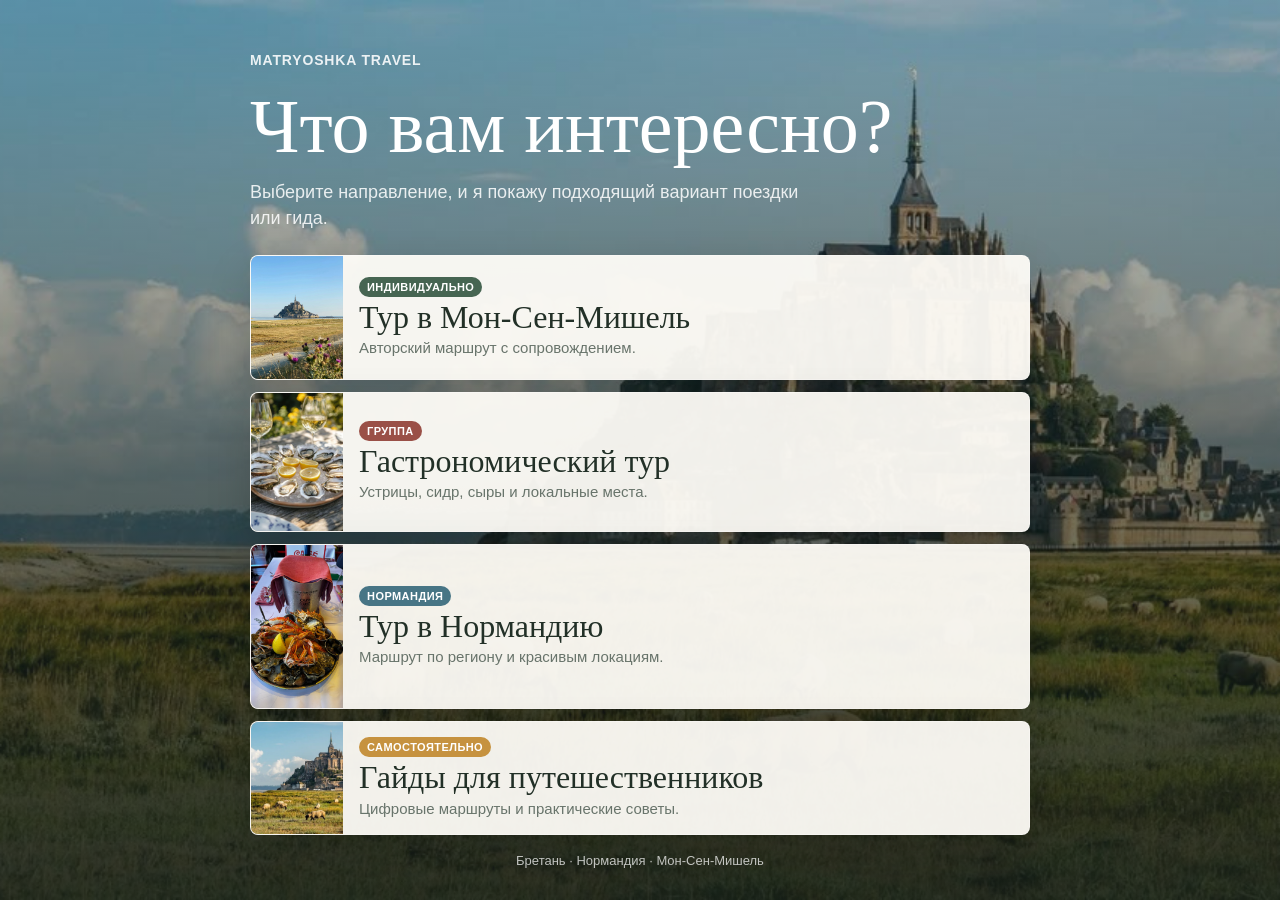
==== index.html @ bf266644 "Initial Matryoshka Travel landing site" ====
<!doctype html>
<html lang="ru">
<head>
  <meta charset="utf-8">
  <meta name="viewport" content="width=device-width, initial-scale=1">
  <title>Matryoshka Travel - выберите поездку</title>
  <meta name="description" content="Туры и гиды Matryoshka Travel: Мон-Сен-Мишель, гастрономия, Нормандия и самостоятельные маршруты.">
  <style>
    :root {
      --ink: #223027;
      --muted: #68746b;
      --paper: #f5efe6;
      --white: #fffdf8;
      --line: rgba(34, 48, 39, .15);
      --green: #466552;
      --gold: #c6923f;
      --red: #9a5047;
      --blue: #477585;
    }

    * { box-sizing: border-box; }

    body {
      margin: 0;
      min-height: 100vh;
      color: var(--ink);
      background: var(--paper);
      font-family: Inter, -apple-system, BlinkMacSystemFont, "Segoe UI", Arial, sans-serif;
    }

    a { color: inherit; }

    .hero {
      min-height: 100vh;
      display: grid;
      align-items: end;
      padding: 22px;
      background:
        linear-gradient(180deg, rgba(20, 31, 25, .2), rgba(20, 31, 25, .88)),
        url("assets/mont-hero.jpg") center / cover;
    }

    .wrap {
      width: min(780px, 100%);
      margin: 0 auto;
      padding: 26px 0 10px;
    }

    .brand {
      margin-bottom: 22px;
      color: rgba(255, 255, 255, .88);
      font-size: 14px;
      font-weight: 800;
      letter-spacing: .06em;
      text-transform: uppercase;
    }

    h1 {
      margin: 0;
      max-width: 680px;
      color: white;
      font-family: Georgia, "Times New Roman", serif;
      font-size: clamp(39px, 10vw, 76px);
      font-weight: 500;
      line-height: .96;
      letter-spacing: 0;
    }

    .lead {
      max-width: 560px;
      margin: 16px 0 24px;
      color: rgba(255, 255, 255, .86);
      font-size: 18px;
      line-height: 1.45;
    }

    .menu {
      display: grid;
      gap: 12px;
      margin-top: 24px;
    }

    .item {
      display: grid;
      grid-template-columns: 92px minmax(0, 1fr);
      min-height: 104px;
      overflow: hidden;
      border: 1px solid rgba(255, 255, 255, .3);
      border-radius: 8px;
      background: rgba(255, 253, 248, .94);
      text-decoration: none;
      box-shadow: 0 18px 44px rgba(0, 0, 0, .18);
      transition: transform .18s ease, background .18s ease;
    }

    .item:hover {
      transform: translateY(-2px);
      background: white;
    }

    .photo {
      width: 92px;
      min-height: 104px;
      background: #d7cec0;
    }

    .photo img {
      display: block;
      width: 100%;
      height: 100%;
      object-fit: cover;
    }

    .body {
      display: grid;
      align-content: center;
      gap: 4px;
      padding: 15px 16px;
    }

    .label {
      width: fit-content;
      padding: 4px 8px;
      border-radius: 999px;
      color: white;
      background: var(--green);
      font-size: 11px;
      font-weight: 900;
      letter-spacing: .04em;
      text-transform: uppercase;
    }

    .item:nth-child(2) .label { background: var(--red); }
    .item:nth-child(3) .label { background: var(--blue); }
    .item:nth-child(4) .label { background: var(--gold); }

    h2 {
      margin: 0;
      font-family: Georgia, "Times New Roman", serif;
      font-size: clamp(24px, 5vw, 32px);
      font-weight: 500;
      line-height: 1.04;
      letter-spacing: 0;
    }

    p {
      margin: 0;
      color: var(--muted);
      font-size: 15px;
      line-height: 1.35;
    }

    .footer {
      margin-top: 18px;
      color: rgba(255, 255, 255, .72);
      font-size: 13px;
      text-align: center;
    }

    @media (max-width: 520px) {
      .hero {
        padding: 16px;
        background:
          linear-gradient(180deg, rgba(20, 31, 25, .12), rgba(20, 31, 25, .9)),
          url("assets/mont-hero.jpg") 58% center / cover;
      }

      .wrap {
        padding-bottom: 0;
      }

      .brand {
        margin-bottom: 16px;
      }

      .lead {
        font-size: 16px;
      }

      .item {
        grid-template-columns: 84px minmax(0, 1fr);
        min-height: 100px;
      }

      .photo {
        width: 84px;
        min-height: 100px;
      }

      .body {
        padding: 13px 14px;
      }
    }
  </style>
</head>
<body>
  <main class="hero">
    <div class="wrap">
      <div class="brand">Matryoshka Travel</div>
      <h1>Что вам интересно?</h1>
      <p class="lead">Выберите направление, и я покажу подходящий вариант поездки или гида.</p>

      <nav class="menu" aria-label="Выбор направления">
        <a class="item" href="mont-saint-michel-tour.html">
          <span class="photo"><img src="assets/mont-bay.jpg" alt=""></span>
          <span class="body">
            <span class="label">Индивидуально</span>
            <h2>Тур в Мон-Сен-Мишель</h2>
            <p>Авторский маршрут с сопровождением.</p>
          </span>
        </a>

        <a class="item" href="gastronomic-group-tour.html">
          <span class="photo"><img src="assets/oysters.jpg" alt=""></span>
          <span class="body">
            <span class="label">Группа</span>
            <h2>Гастрономический тур</h2>
            <p>Устрицы, сидр, сыры и локальные места.</p>
          </span>
        </a>

        <a class="item" href="normandy-tour.html">
          <span class="photo"><img src="assets/seafood.jpg" alt=""></span>
          <span class="body">
            <span class="label">Нормандия</span>
            <h2>Тур в Нормандию</h2>
            <p>Маршрут по региону и красивым локациям.</p>
          </span>
        </a>

        <a class="item" href="https://msm.matryoshkatravel.fr/">
          <span class="photo"><img src="assets/mont-hero.jpg" alt=""></span>
          <span class="body">
            <span class="label">Самостоятельно</span>
            <h2>Гайды для путешественников</h2>
            <p>Цифровые маршруты и практические советы.</p>
          </span>
        </a>
      </nav>

      <div class="footer">Бретань · Нормандия · Мон-Сен-Мишель</div>
    </div>
  </main>
</body>
</html>
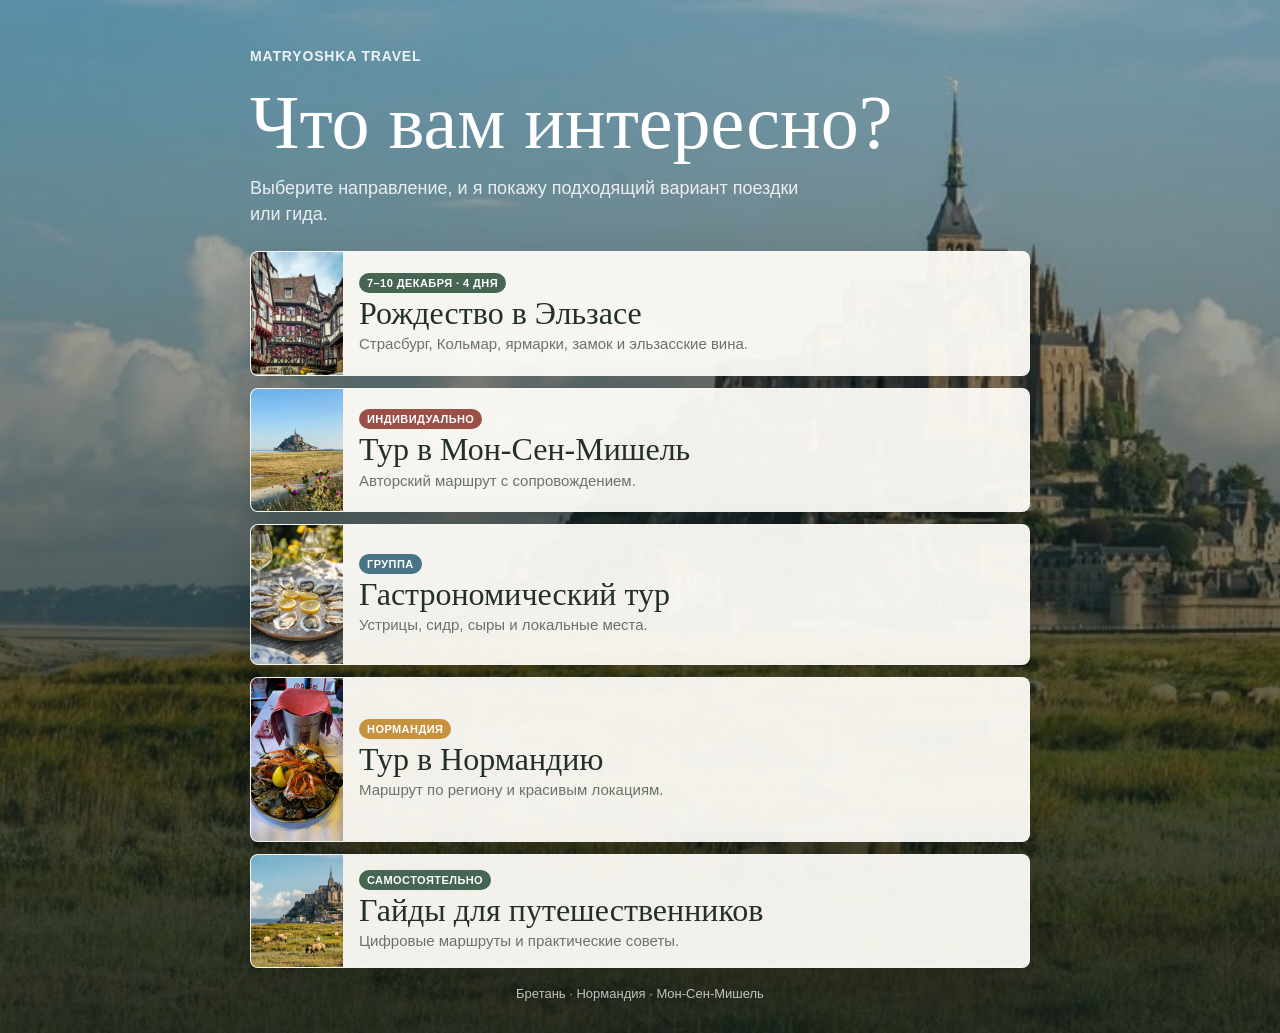
==== commit ed9a7fc3: "Add Alsace Christmas tour landing page" ====
--- a/index.html
+++ b/index.html
@@ -201,6 +201,15 @@
       <p class="lead">Выберите направление, и я покажу подходящий вариант поездки или гида.</p>
 
       <nav class="menu" aria-label="Выбор направления">
+        <a class="item" href="tours/alsace-noel/">
+          <span class="photo"><img src="tours/alsace-noel/assets/images/hero-colmar.webp" alt="Рождественский Эльзас"></span>
+          <span class="body">
+            <span class="label">7–10 декабря · 4 дня</span>
+            <h2>Рождество в Эльзасе</h2>
+            <p>Страсбург, Кольмар, ярмарки, замок и эльзасские вина.</p>
+          </span>
+        </a>
+
         <a class="item" href="mont-saint-michel-tour.html">
           <span class="photo"><img src="assets/mont-bay.jpg" alt=""></span>
           <span class="body">
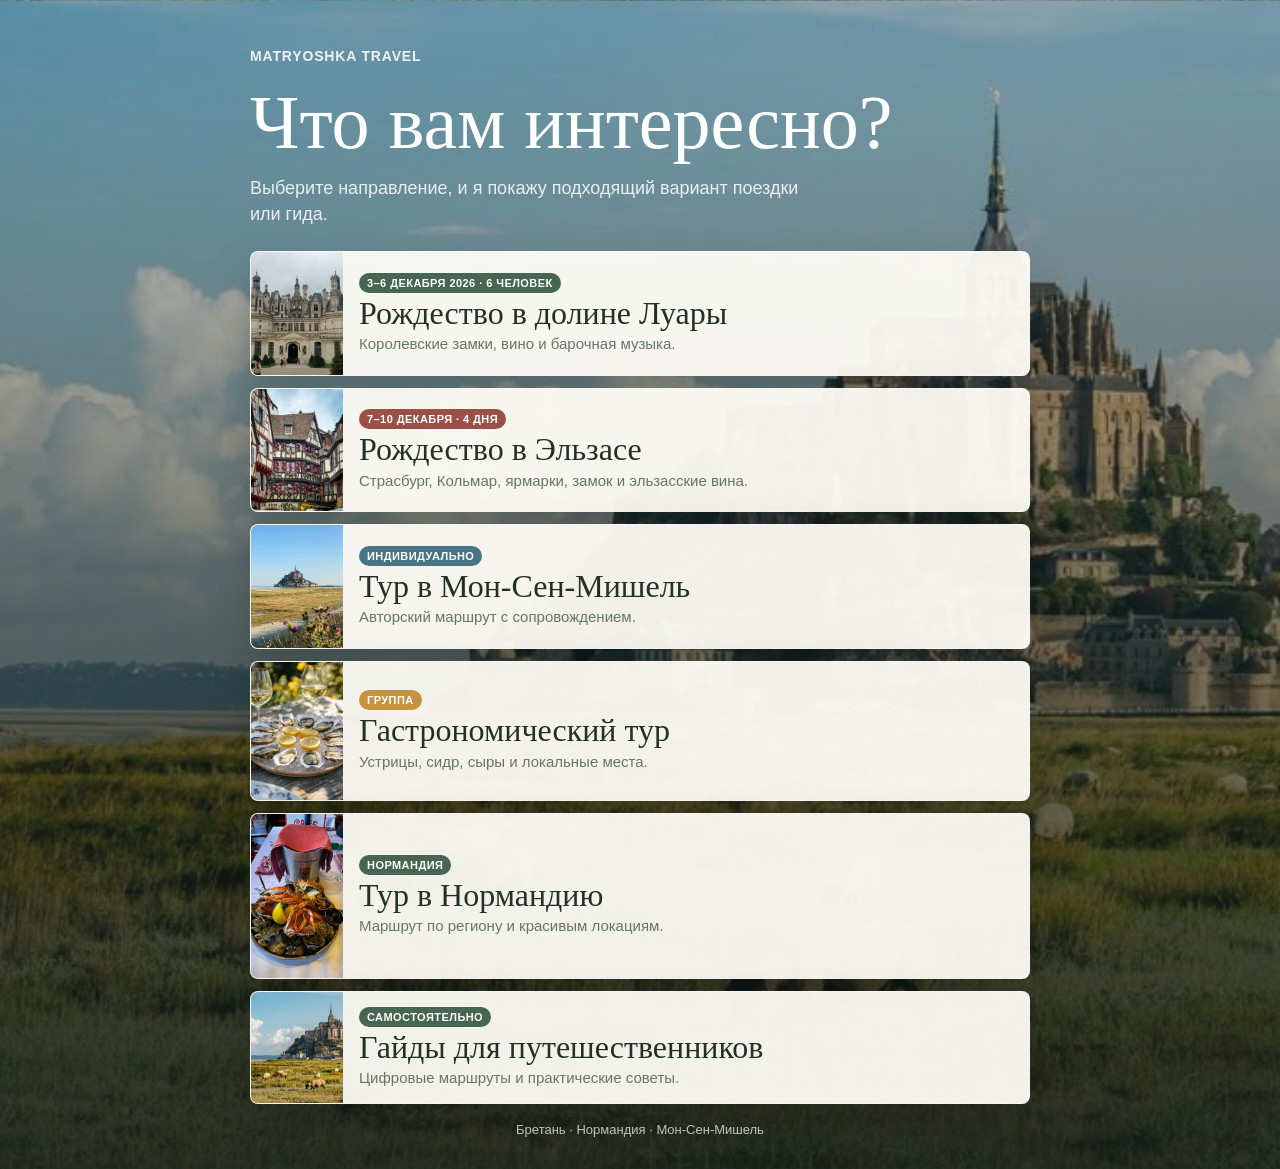
==== commit 07aa35aa: "Add Loire Valley Christmas tour" ====
--- a/index.html
+++ b/index.html
@@ -201,6 +201,15 @@
       <p class="lead">Выберите направление, и я покажу подходящий вариант поездки или гида.</p>
 
       <nav class="menu" aria-label="Выбор направления">
+        <a class="item" href="tours/loire-noel/">
+          <span class="photo"><img src="tours/loire-noel/assets/images/hero-chambord.webp" alt="Рождество в долине Луары"></span>
+          <span class="body">
+            <span class="label">3–6 декабря 2026 · 6 человек</span>
+            <h2>Рождество в долине Луары</h2>
+            <p>Королевские замки, вино и барочная музыка.</p>
+          </span>
+        </a>
+
         <a class="item" href="tours/alsace-noel/">
           <span class="photo"><img src="tours/alsace-noel/assets/images/hero-colmar.webp" alt="Рождественский Эльзас"></span>
           <span class="body">
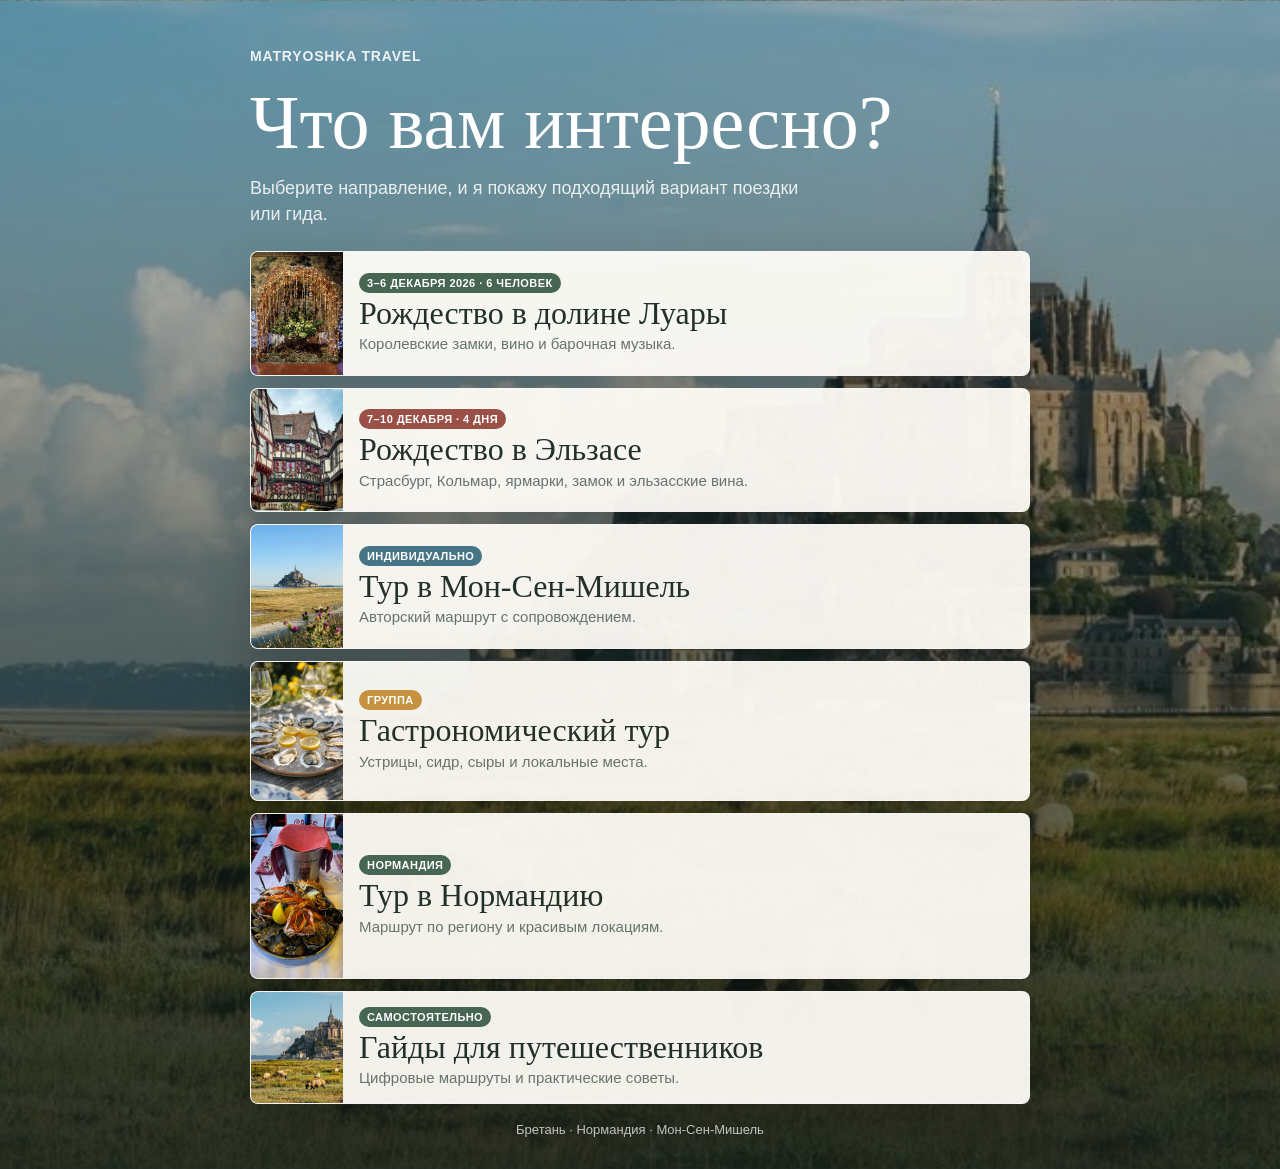
==== commit a702e916: "Use festive Loire Christmas hero image" ====
--- a/index.html
+++ b/index.html
@@ -202,7 +202,7 @@
 
       <nav class="menu" aria-label="Выбор направления">
         <a class="item" href="tours/loire-noel/">
-          <span class="photo"><img src="tours/loire-noel/assets/images/hero-chambord.webp" alt="Рождество в долине Луары"></span>
+          <span class="photo"><img src="tours/loire-noel/assets/images/christmas-installation.webp" alt="Рождество в долине Луары"></span>
           <span class="body">
             <span class="label">3–6 декабря 2026 · 6 человек</span>
             <h2>Рождество в долине Луары</h2>
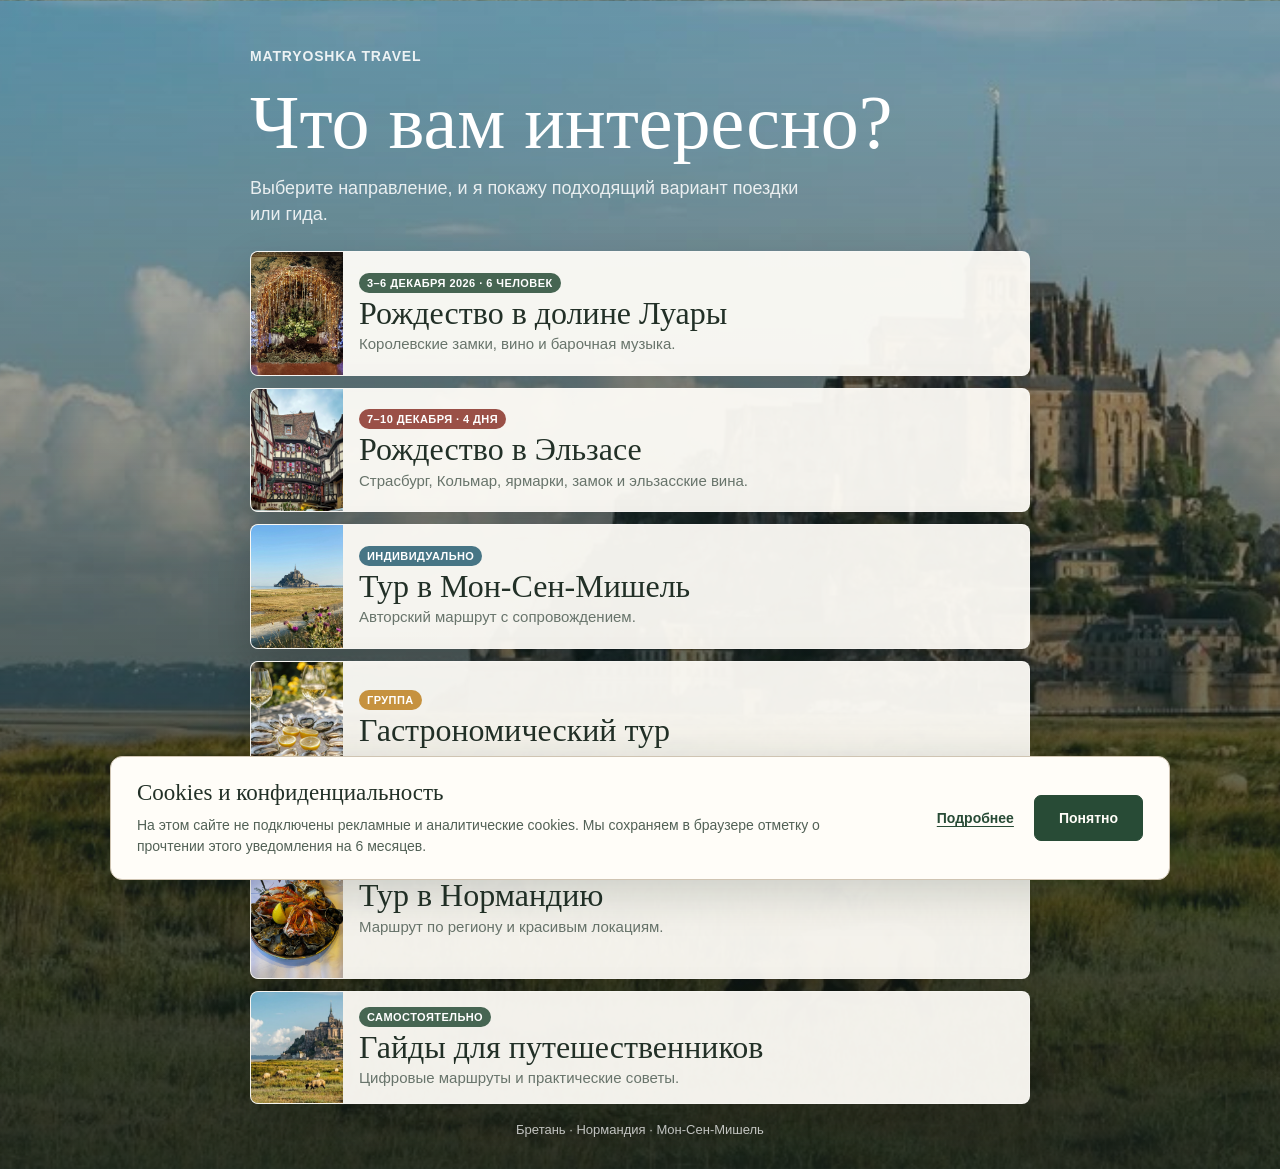
==== commit 4f96803c: "Add a persistent cookie information notice across the main site" ====
--- a/index.html
+++ b/index.html
@@ -192,6 +192,8 @@
       }
     }
   </style>
+  <link rel="stylesheet" href="/cookie-notice.css">
+  <script src="/cookie-notice.js" defer></script>
 </head>
 <body>
   <main class="hero">
--- a/cookie-notice.css
+++ b/cookie-notice.css
@@ -0,0 +1,13 @@
+.mt-cookie-notice,.mt-cookie-reopen{box-sizing:border-box;font-family:Arial,Helvetica,sans-serif;letter-spacing:normal;text-transform:none}
+.mt-cookie-notice[hidden],.mt-cookie-reopen[hidden]{display:none!important}
+.mt-cookie-notice{position:fixed;z-index:9999;left:20px;right:20px;bottom:20px;max-width:1060px;margin:0 auto;display:grid;grid-template-columns:minmax(0,1fr) auto;align-items:center;gap:24px;padding:22px 26px;background:#fffdf8;color:#223027;border:1px solid #cfc4b2;border-radius:12px;box-shadow:0 12px 46px #14241b30;text-align:left;max-height:calc(100dvh - 40px);overflow:auto}
+.mt-cookie-copy{min-width:0}
+.mt-cookie-notice h2{font-family:Georgia,'Times New Roman',serif;font-size:23px;line-height:1.2;margin:0 0 8px;font-weight:500;color:#223027;letter-spacing:normal;text-transform:none}
+.mt-cookie-notice p{font-family:Arial,Helvetica,sans-serif;font-size:14px;line-height:1.5;margin:0;color:#526156;max-width:690px}
+.mt-cookie-actions{display:flex;align-items:center;gap:20px;flex-shrink:0}
+.mt-cookie-actions a{display:inline-flex;align-items:center;min-height:44px;font-size:14px;font-weight:600;color:#284b36;text-decoration:underline;text-underline-offset:3px;white-space:nowrap}
+.mt-cookie-dismiss{appearance:none;display:inline-flex;align-items:center;justify-content:center;min-height:46px;width:auto;margin:0;padding:12px 24px;border:1px solid #284b36;border-radius:7px;background:#284b36;color:#fffdf8;cursor:pointer;font:700 14px/1.3 Arial,Helvetica,sans-serif;text-transform:none;letter-spacing:normal;box-shadow:none}
+.mt-cookie-dismiss:hover{background:#1d3a29}
+.mt-cookie-reopen{appearance:none;position:fixed;z-index:9998;left:12px;bottom:12px;display:inline-flex;align-items:center;justify-content:center;width:auto;min-height:44px;margin:0;padding:10px 16px;border:1px solid #cfc4b2;border-radius:7px;background:#fffdf8;color:#284b36;box-shadow:0 3px 14px #14241b1a;cursor:pointer;font:600 13px/1.3 Arial,Helvetica,sans-serif}
+.mt-cookie-notice a:focus-visible,.mt-cookie-notice button:focus-visible,.mt-cookie-reopen:focus-visible{outline:3px solid #b17b28;outline-offset:4px}
+@media(max-width:650px){.mt-cookie-notice{left:12px;right:12px;bottom:12px;padding:19px;gap:14px;grid-template-columns:minmax(0,1fr);max-height:calc(100dvh - 24px)}.mt-cookie-notice h2{font-size:21px}.mt-cookie-actions{justify-content:space-between;gap:16px}.mt-cookie-dismiss{min-width:122px}}
